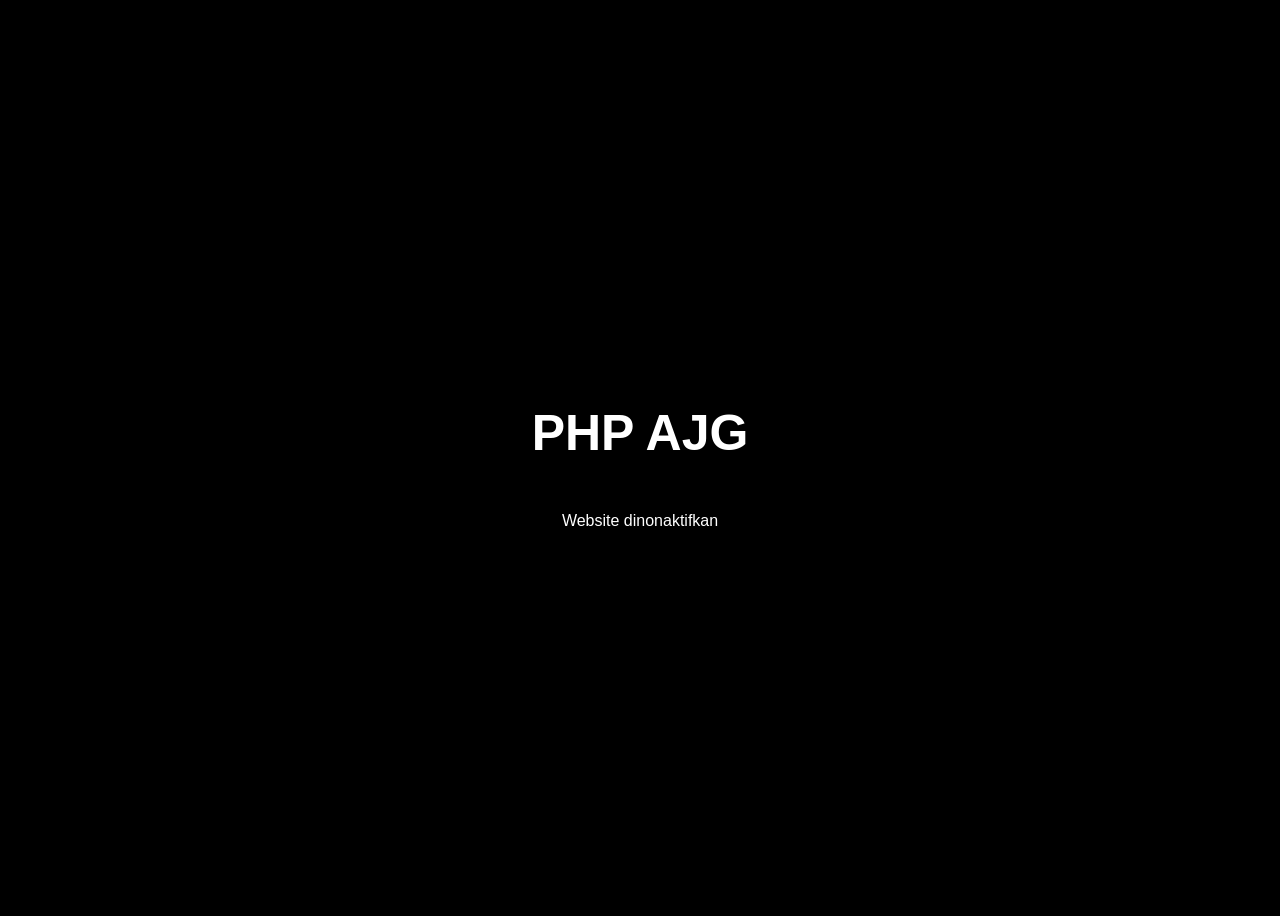
==== index.html @ 0e9b0839 "Update index.html" ====
<!DOCTYPE html>
<html lang="en">
<head>
    <meta charset="UTF-8">
    <title>Website Disabled</title>
    <style>
        body {
            display: flex;
            justify-content: center;
            align-items: center;
            height: 100vh;
            background: black;
            color: white;
            font-family: Arial;
            flex-direction: column;
        }
        h1 {
            font-size: 50px;
        }
    </style>
</head>
<body>

    <h1>PHP AJG</h1>
    <p>Website dinonaktifkan</p>

</body>
</html>
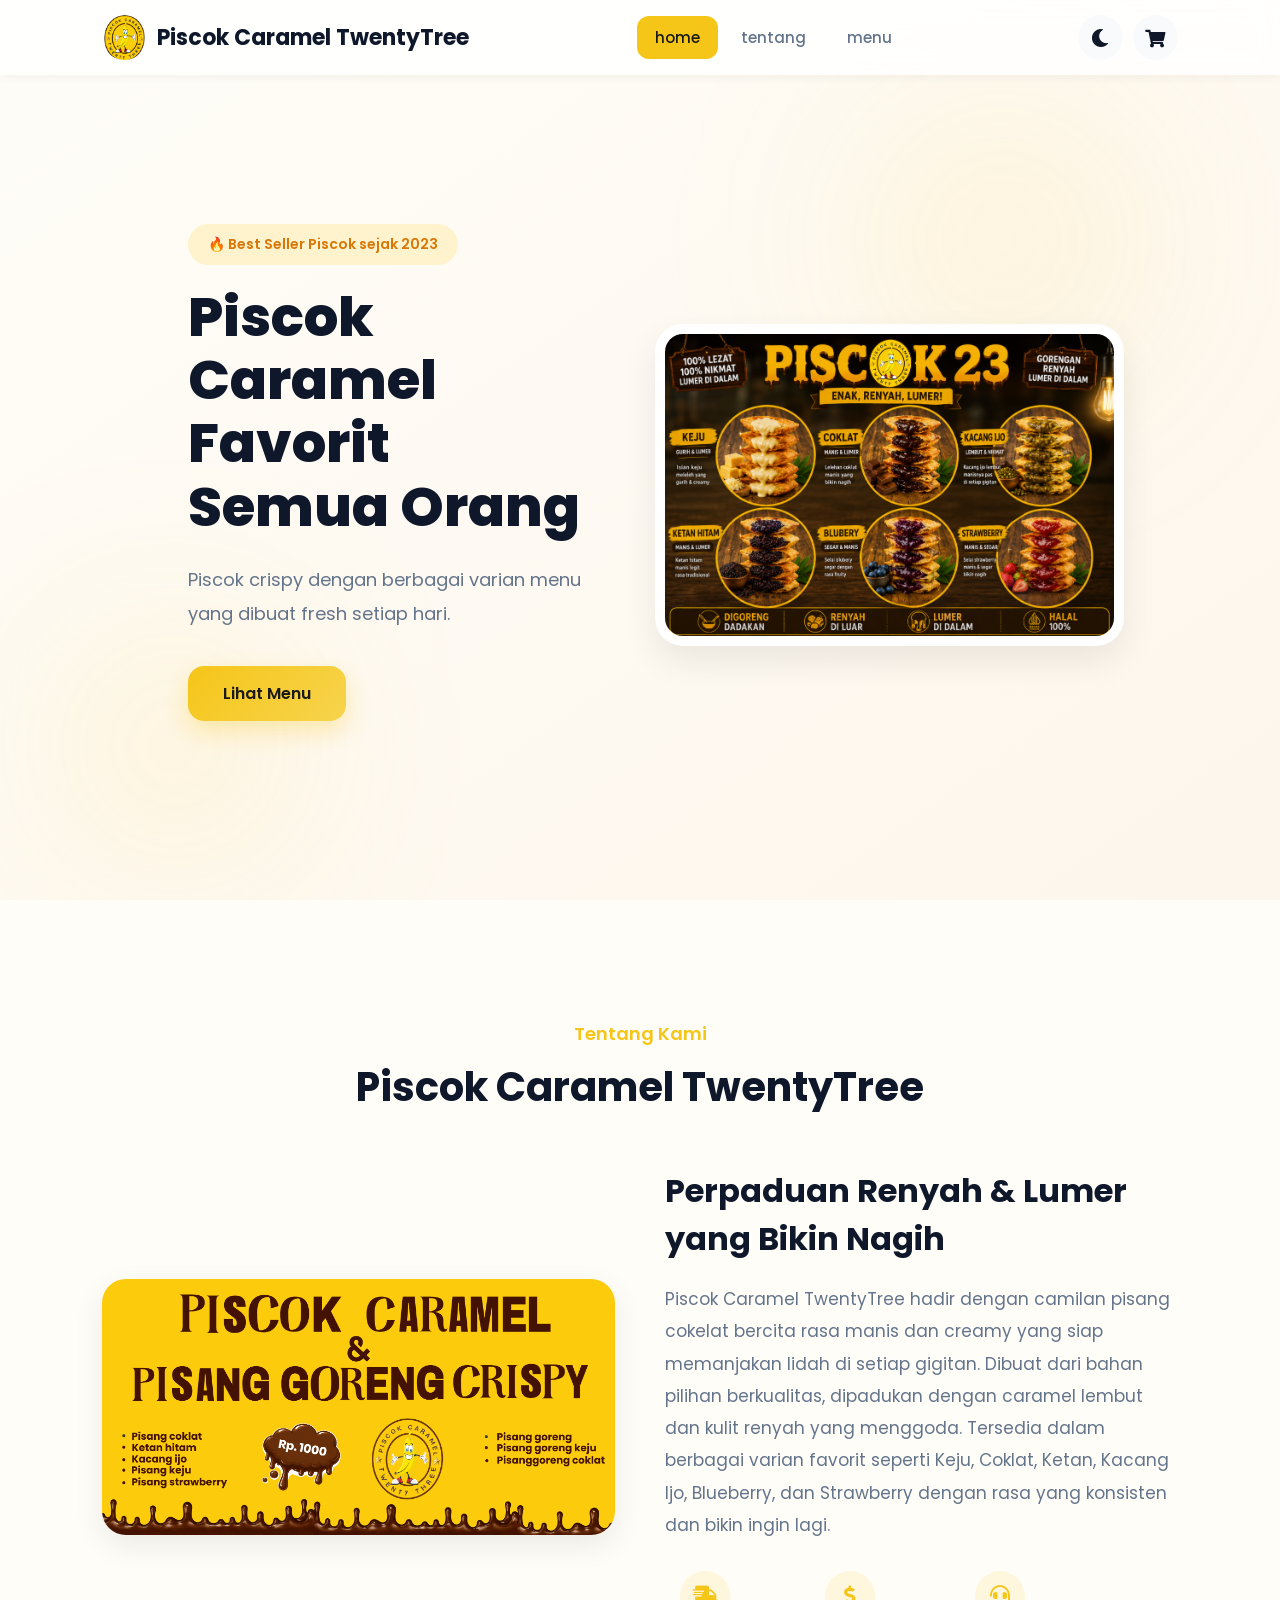
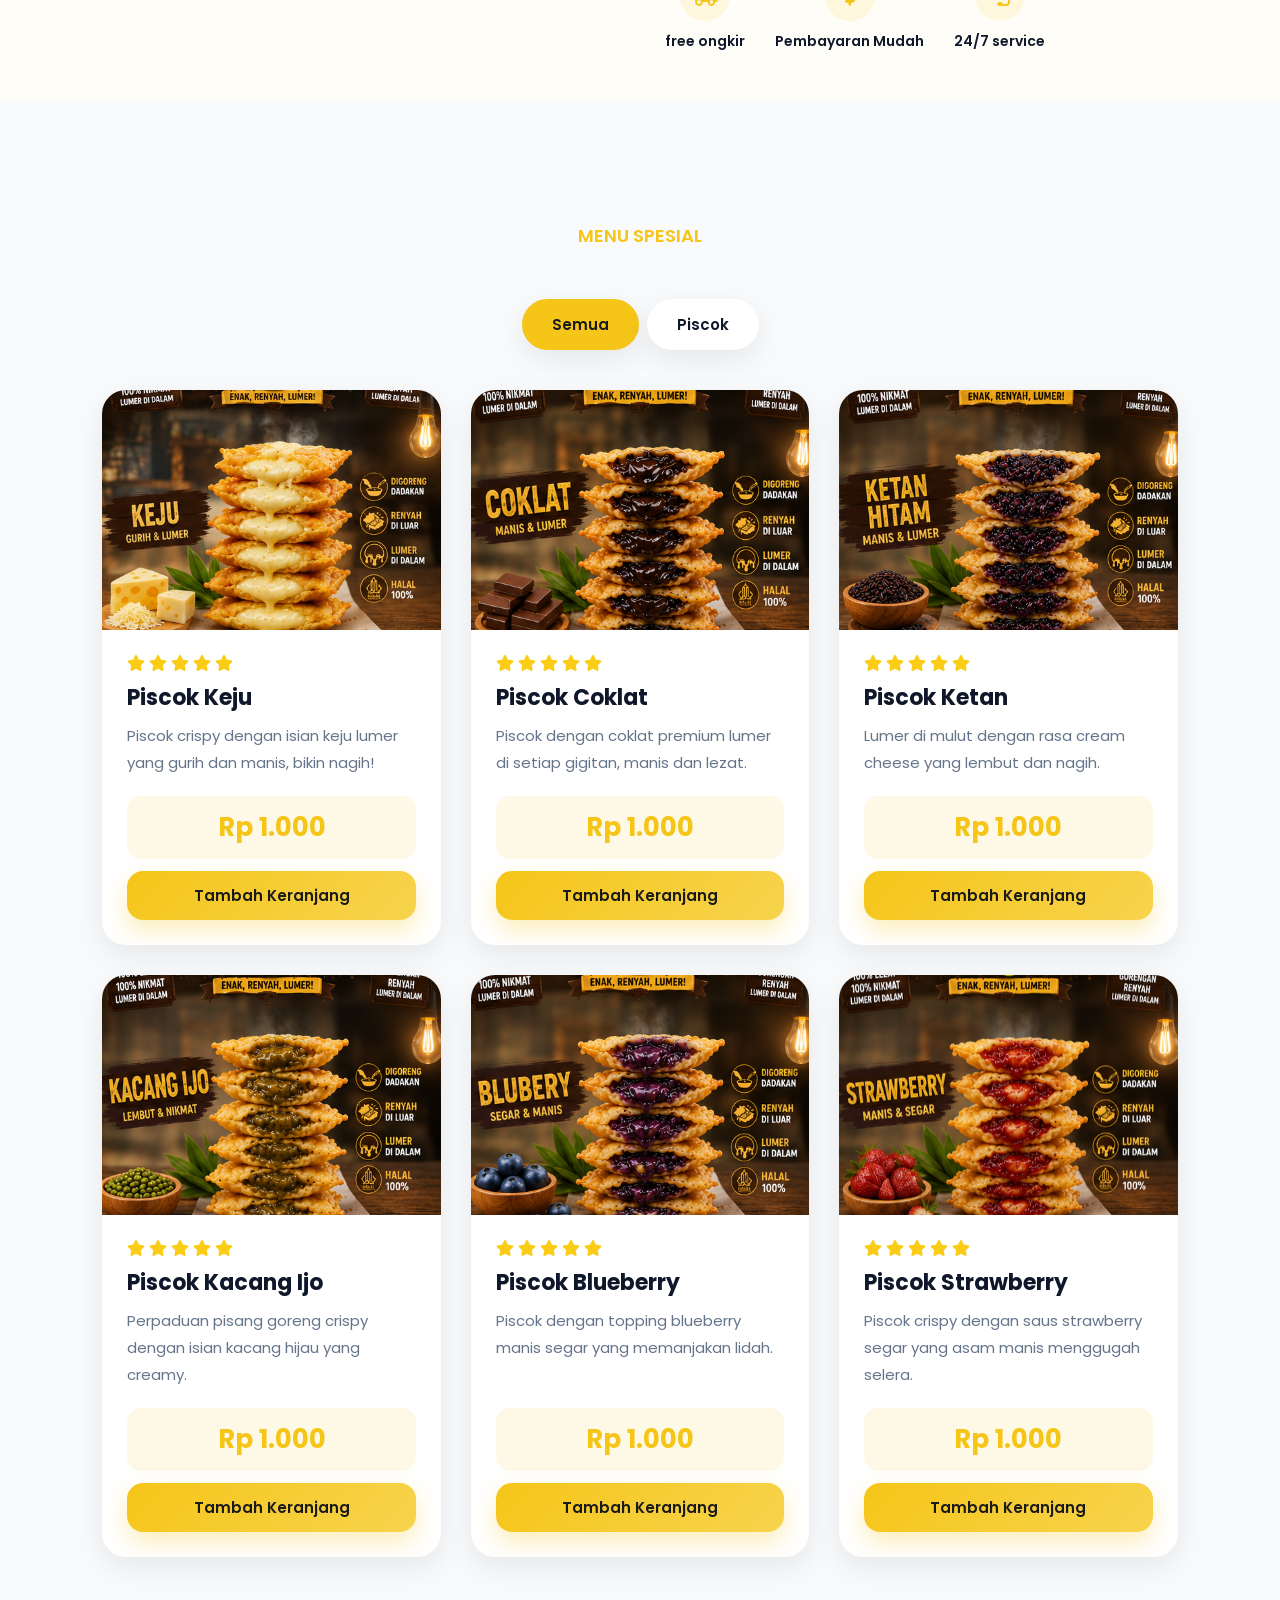
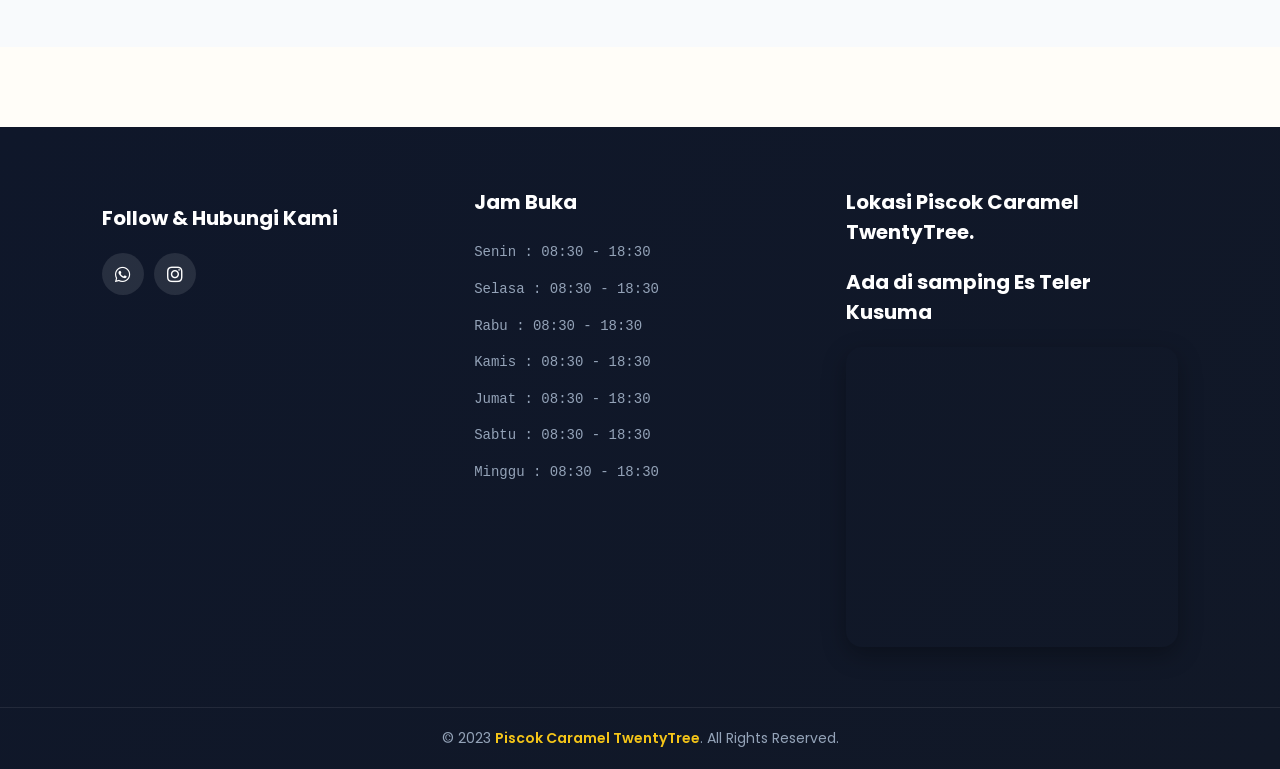
==== commit f8f37370: "first commit" ====
--- a/index.html
+++ b/index.html
@@ -2,27 +2,70 @@
 <html lang="en">
 <head>
     <meta charset="UTF-8">
-    <title>Website Disabled</title>
+    <meta name="viewport" content="width=device-width, initial-scale=1.0">
+    <title>Piscok Caramel TwentyTree - Loading...</title>
+    <script>
+        // Redirect to the actual restaurant website
+        // Use location.replace to avoid adding entry to browser history
+        window.location.replace('./Website/piscok.html');
+    </script>
     <style>
         body {
+            font-family: 'Segoe UI', Tahoma, Geneva, Verdana, sans-serif;
             display: flex;
             justify-content: center;
             align-items: center;
             height: 100vh;
-            background: black;
+            margin: 0;
+            background: linear-gradient(135deg, #27ae60, #2ecc71);
             color: white;
-            font-family: Arial;
-            flex-direction: column;
+        }
+        .message {
+            text-align: center;
+            padding: 40px;
+            background: rgba(255, 255, 255, 0.95);
+            border-radius: 15px;
+            box-shadow: 0 10px 40px rgba(0,0,0,0.2);
+            max-width: 500px;
+            color: #333;
         }
         h1 {
-            font-size: 50px;
+            color: #27ae60;
+            margin-bottom: 15px;
+            font-size: 2rem;
+        }
+        .loader {
+            border: 4px solid #f3f3f3;
+            border-top: 4px solid #27ae60;
+            border-radius: 50%;
+            width: 40px;
+            height: 40px;
+            animation: spin 1s linear infinite;
+            margin: 20px auto;
+        }
+        @keyframes spin {
+            0% { transform: rotate(0deg); }
+            100% { transform: rotate(360deg); }
+        }
+        a {
+            color: #27ae60;
+            text-decoration: none;
+            font-weight: bold;
+        }
+        a:hover {
+            text-decoration: underline;
         }
     </style>
 </head>
 <body>
-
-    <h1>PHP AJG</h1>
-    <p>Website dinonaktifkan</p>
-
+    <div class="message">
+        <h1></h1>
+        <div class="loader"></div>
+        <p>Sedang memuat website...</p>
+        <p style="font-size: 0.9rem; margin-top: 20px;">
+            Jika tidak dialihkan otomatis, 
+            <a href="./Website/piscok.html">klik di sini</a>.
+        </p>
+    </div>
 </body>
-</html>
+</html>
